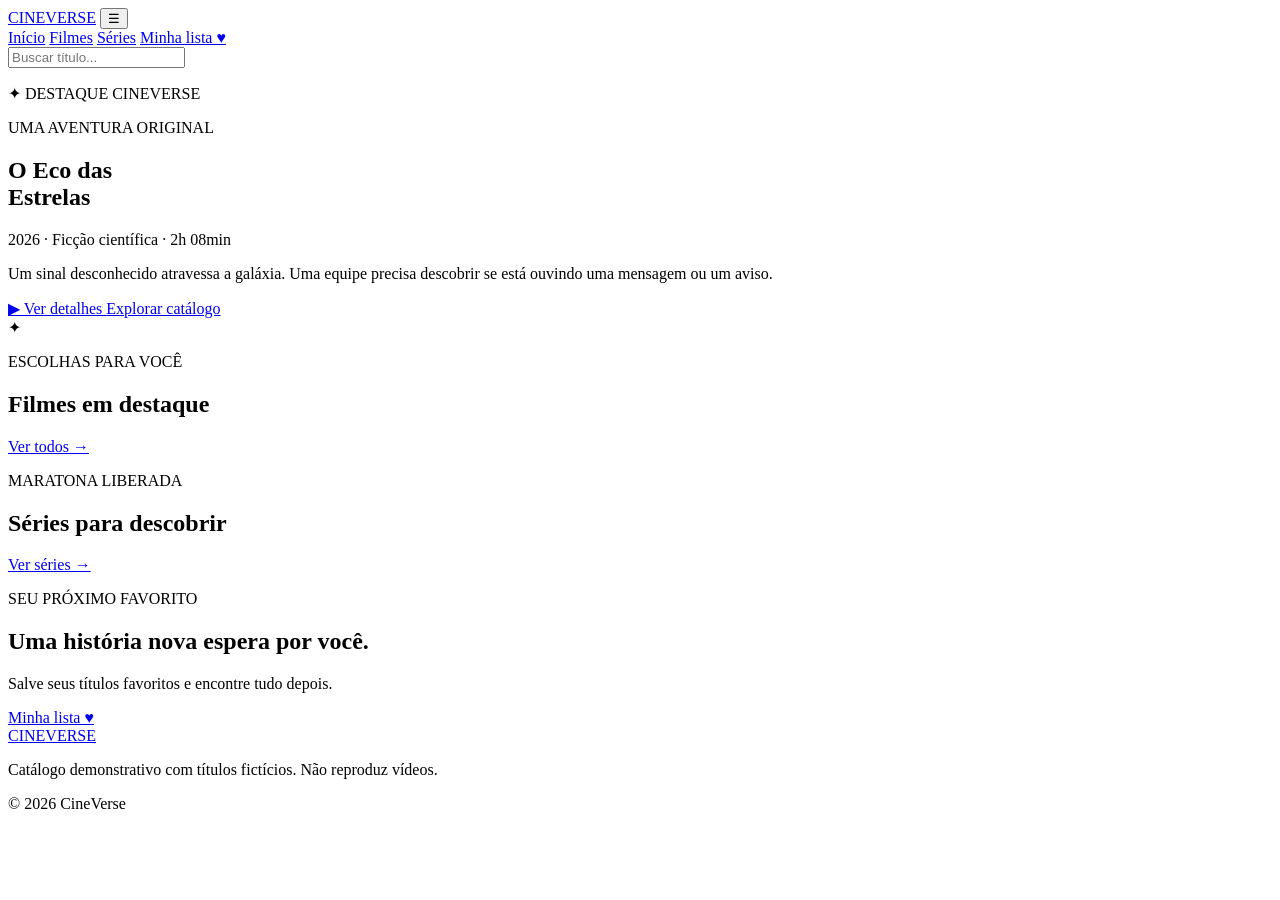
==== index.html @ b573ea84 "Create index.html for CineVerse homepage This HTML file serves as the main page for the CineVerse we" ====
<!doctype html>
<html lang="pt-BR">
<head>
  <meta charset="UTF-8">
  <meta name="viewport" content="width=device-width, initial-scale=1.0">
  <title>CineVerse | Início</title>
  <link rel="stylesheet" href="style.css">
  <script src="script.js" defer></script>
</head>
<body data-page="home">
  <header class="topbar">
    <a class="brand" href="index.html">CINE<span>VERSE</span></a>

    <button class="menu-toggle" id="menuToggle" aria-label="Abrir menu">☰</button>

    <nav class="main-nav" id="mainNav">
      <a class="active" href="index.html">Início</a>
      <a href="filmes.html">Filmes</a>
      <a href="series.html">Séries</a>
      <a href="minha-lista.html">Minha lista ♥</a>
    </nav>

    <input class="global-search" id="globalSearch" type="search"
      placeholder="Buscar título...">
  </header>

  <main>
    <section class="hero">
      <div class="hero-content">
        <p class="eyebrow">✦ DESTAQUE CINEVERSE</p>
        <p class="hero-kicker">UMA AVENTURA ORIGINAL</p>
        <h1>O Eco das<br><span>Estrelas</span></h1>
        <p class="hero-meta">2026 · Ficção científica · 2h 08min</p>
        <p class="hero-description">
          Um sinal desconhecido atravessa a galáxia. Uma equipe precisa
          descobrir se está ouvindo uma mensagem ou um aviso.
        </p>
        <div class="hero-actions">
          <a class="btn btn-primary" href="detalhes.html?id=eco-das-estrelas">
            ▶ Ver detalhes
          </a>
          <a class="btn btn-secondary" href="filmes.html">
            Explorar catálogo
          </a>
        </div>
      </div>
      <div class="hero-decoration" aria-hidden="true">✦</div>
    </section>

    <section class="section">
      <div class="section-heading">
        <div>
          <p class="eyebrow">ESCOLHAS PARA VOCÊ</p>
          <h2>Filmes em destaque</h2>
        </div>
        <a class="text-link" href="filmes.html">Ver todos →</a>
      </div>
      <div class="movie-grid" id="featuredMovies"></div>
    </section>

    <section class="section">
      <div class="section-heading">
        <div>
          <p class="eyebrow">MARATONA LIBERADA</p>
          <h2>Séries para descobrir</h2>
        </div>
        <a class="text-link" href="series.html">Ver séries →</a>
      </div>
      <div class="movie-grid" id="featuredSeries"></div>
    </section>

    <section class="promo section">
      <div>
        <p class="eyebrow">SEU PRÓXIMO FAVORITO</p>
        <h2>Uma história nova espera por você.</h2>
        <p>Salve seus títulos favoritos e encontre tudo depois.</p>
      </div>
      <a class="btn btn-primary" href="minha-lista.html">Minha lista ♥</a>
    </section>
  </main>

  <footer class="footer">
    <a class="brand" href="index.html">CINE<span>VERSE</span></a>
    <p>Catálogo demonstrativo com títulos fictícios. Não reproduz vídeos.</p>
    <span>© 2026 CineVerse</span>
  </footer>

  <div class="toast" id="toast" role="status"></div>
</body>
</html>
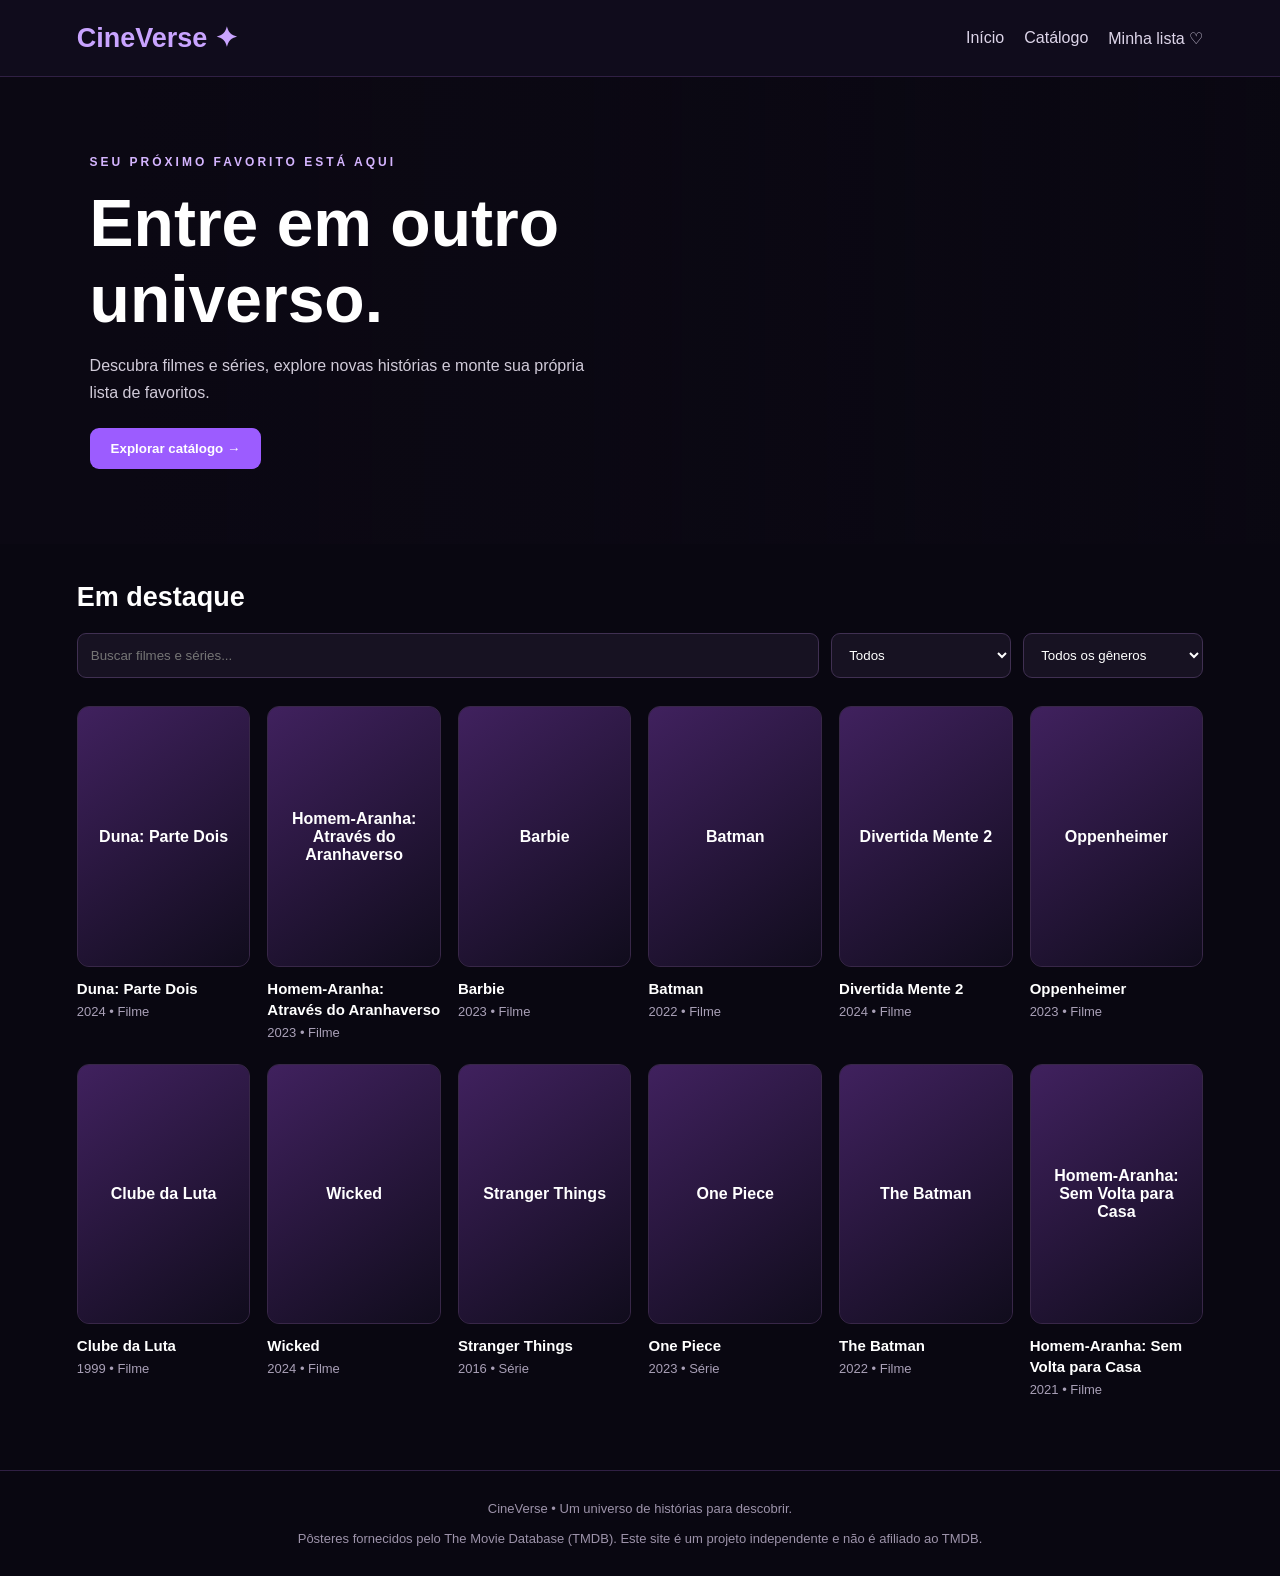
==== commit 4c5720aa: "Revamp index.html with new layout and styles Updated the HTML structure and styles for improved layo" ====
--- a/index.html
+++ b/index.html
@@ -1,90 +1,502 @@
-<!doctype html>
+
+<!DOCTYPE html>
 <html lang="pt-BR">
 <head>
   <meta charset="UTF-8">
   <meta name="viewport" content="width=device-width, initial-scale=1.0">
-  <title>CineVerse | Início</title>
-  <link rel="stylesheet" href="style.css">
-  <script src="script.js" defer></script>
+  <title>CineVerse | Seu universo de filmes</title>
+  <style>
+    * { box-sizing: border-box; margin: 0; padding: 0; }
+
+    body {
+      font-family: Arial, sans-serif;
+      background: #090711;
+      color: #fff;
+    }
+
+    header {
+      display: flex;
+      align-items: center;
+      justify-content: space-between;
+      gap: 20px;
+      padding: 22px 6%;
+      background: #100c1c;
+      border-bottom: 1px solid #302044;
+      flex-wrap: wrap;
+    }
+
+    .logo {
+      color: #c9a4ff;
+      font-size: 27px;
+      font-weight: 900;
+    }
+
+    nav { display: flex; gap: 20px; flex-wrap: wrap; }
+
+    nav a {
+      color: #ddd5e9;
+      text-decoration: none;
+    }
+
+    nav a:hover { color: #c9a4ff; }
+
+    .hero {
+      min-height: 390px;
+      padding: 75px 7%;
+      display: flex;
+      align-items: center;
+      background:
+        linear-gradient(90deg, #0b0813 10%, #0b0813dd 45%, #0b081355),
+        url("https://image.tmdb.org/t/p/w1280/8b8R8l88Qje9dn9OE8PY05Nxl1X.jpg")
+        center 35% / cover;
+    }
+
+    .hero-content { max-width: 570px; }
+
+    .tag {
+      color: #d5b5ff;
+      text-transform: uppercase;
+      letter-spacing: 3px;
+      font-size: 12px;
+      font-weight: bold;
+    }
+
+    h1 {
+      font-size: clamp(38px, 6vw, 66px);
+      margin: 15px 0;
+    }
+
+    .hero p {
+      color: #d1cbd9;
+      line-height: 1.7;
+      max-width: 500px;
+    }
+
+    .button {
+      border: 0;
+      background: #9c5cff;
+      color: white;
+      padding: 13px 21px;
+      border-radius: 9px;
+      font-weight: bold;
+      cursor: pointer;
+      margin-top: 22px;
+    }
+
+    .button:hover { background: #b27dff; }
+
+    main { padding: 38px 6%; }
+
+    .section-heading {
+      font-size: 27px;
+      margin-bottom: 20px;
+    }
+
+    .tools {
+      display: flex;
+      gap: 12px;
+      margin-bottom: 28px;
+      flex-wrap: wrap;
+    }
+
+    input, select {
+      background: #171222;
+      border: 1px solid #403052;
+      color: white;
+      border-radius: 9px;
+      padding: 13px;
+      min-width: 180px;
+    }
+
+    input { flex: 1; }
+
+    .grid {
+      display: grid;
+      grid-template-columns: repeat(auto-fill, minmax(155px, 1fr));
+      gap: 24px 17px;
+    }
+
+    .movie {
+      min-width: 0;
+      cursor: pointer;
+      transition: transform .25s;
+    }
+
+    .movie:hover { transform: translateY(-7px); }
+
+    .poster {
+      position: relative;
+      overflow: hidden;
+      border-radius: 12px;
+      aspect-ratio: 2 / 3;
+      background: #21182e;
+      border: 1px solid #382748;
+    }
+
+    .poster img {
+      width: 100%;
+      height: 100%;
+      display: block;
+      object-fit: cover;
+    }
+
+    .poster img.failed { display: none; }
+
+    .poster-fallback {
+      display: none;
+      position: absolute;
+      inset: 0;
+      padding: 15px;
+      align-items: center;
+      justify-content: center;
+      text-align: center;
+      background: linear-gradient(145deg, #40215e, #100c1c);
+      font-weight: bold;
+    }
+
+    .poster img.failed + .poster-fallback { display: flex; }
+
+    .movie h3 {
+      font-size: 15px;
+      margin-top: 11px;
+      line-height: 1.4;
+    }
+
+    .movie p {
+      color: #a9a0b7;
+      font-size: 13px;
+      margin-top: 5px;
+    }
+
+    .empty {
+      color: #bdb3ca;
+      padding: 25px 0;
+      display: none;
+    }
+
+    footer {
+      text-align: center;
+      padding: 30px 15px;
+      color: #9d93aa;
+      border-top: 1px solid #302044;
+      margin-top: 35px;
+      font-size: 13px;
+    }
+
+    .modal {
+      position: fixed;
+      inset: 0;
+      z-index: 5;
+      display: none;
+      align-items: center;
+      justify-content: center;
+      padding: 20px;
+      background: #000c;
+    }
+
+    .modal.open { display: flex; }
+
+    .modal-content {
+      width: min(650px, 100%);
+      background: #171122;
+      border: 1px solid #49345f;
+      border-radius: 16px;
+      padding: 25px;
+      position: relative;
+    }
+
+    .close {
+      float: right;
+      color: white;
+      border: 0;
+      background: transparent;
+      font-size: 28px;
+      cursor: pointer;
+    }
+
+    .modal-content p {
+      color: #d0c7dc;
+      line-height: 1.7;
+      margin-top: 12px;
+    }
+
+    @media (max-width: 600px) {
+      header { padding: 18px 5%; }
+      .hero { padding: 55px 6%; min-height: 350px; }
+      main { padding: 30px 5%; }
+      .grid { grid-template-columns: repeat(2, minmax(0, 1fr)); gap: 18px 12px; }
+      input, select { width: 100%; }
+    }
+  </style>
 </head>
-<body data-page="home">
-  <header class="topbar">
-    <a class="brand" href="index.html">CINE<span>VERSE</span></a>
-
-    <button class="menu-toggle" id="menuToggle" aria-label="Abrir menu">☰</button>
-
-    <nav class="main-nav" id="mainNav">
-      <a class="active" href="index.html">Início</a>
-      <a href="filmes.html">Filmes</a>
-      <a href="series.html">Séries</a>
-      <a href="minha-lista.html">Minha lista ♥</a>
+<body>
+  <header>
+    <div class="logo">CineVerse ✦</div>
+    <nav>
+      <a href="#inicio">Início</a>
+      <a href="#catalogo">Catálogo</a>
+      <a href="#catalogo" id="favoritesLink">Minha lista ♡</a>
     </nav>
-
-    <input class="global-search" id="globalSearch" type="search"
-      placeholder="Buscar título...">
   </header>
 
-  <main>
-    <section class="hero">
-      <div class="hero-content">
-        <p class="eyebrow">✦ DESTAQUE CINEVERSE</p>
-        <p class="hero-kicker">UMA AVENTURA ORIGINAL</p>
-        <h1>O Eco das<br><span>Estrelas</span></h1>
-        <p class="hero-meta">2026 · Ficção científica · 2h 08min</p>
-        <p class="hero-description">
-          Um sinal desconhecido atravessa a galáxia. Uma equipe precisa
-          descobrir se está ouvindo uma mensagem ou um aviso.
-        </p>
-        <div class="hero-actions">
-          <a class="btn btn-primary" href="detalhes.html?id=eco-das-estrelas">
-            ▶ Ver detalhes
-          </a>
-          <a class="btn btn-secondary" href="filmes.html">
-            Explorar catálogo
-          </a>
-        </div>
-      </div>
-      <div class="hero-decoration" aria-hidden="true">✦</div>
-    </section>
-
-    <section class="section">
-      <div class="section-heading">
-        <div>
-          <p class="eyebrow">ESCOLHAS PARA VOCÊ</p>
-          <h2>Filmes em destaque</h2>
-        </div>
-        <a class="text-link" href="filmes.html">Ver todos →</a>
-      </div>
-      <div class="movie-grid" id="featuredMovies"></div>
-    </section>
-
-    <section class="section">
-      <div class="section-heading">
-        <div>
-          <p class="eyebrow">MARATONA LIBERADA</p>
-          <h2>Séries para descobrir</h2>
-        </div>
-        <a class="text-link" href="series.html">Ver séries →</a>
-      </div>
-      <div class="movie-grid" id="featuredSeries"></div>
-    </section>
-
-    <section class="promo section">
-      <div>
-        <p class="eyebrow">SEU PRÓXIMO FAVORITO</p>
-        <h2>Uma história nova espera por você.</h2>
-        <p>Salve seus títulos favoritos e encontre tudo depois.</p>
-      </div>
-      <a class="btn btn-primary" href="minha-lista.html">Minha lista ♥</a>
-    </section>
+  <section class="hero" id="inicio">
+    <div class="hero-content">
+      <span class="tag">Seu próximo favorito está aqui</span>
+      <h1>Entre em outro universo.</h1>
+      <p>Descubra filmes e séries, explore novas histórias e monte sua própria lista de favoritos.</p>
+      <button class="button" onclick="document.getElementById('catalogo').scrollIntoView({behavior:'smooth'})">
+        Explorar catálogo →
+      </button>
+    </div>
+  </section>
+
+  <main id="catalogo">
+    <h2 class="section-heading" id="catalogTitle">Em destaque</h2>
+
+    <div class="tools">
+      <input id="search" type="search" placeholder="Buscar filmes e séries...">
+      <select id="type">
+        <option value="todos">Todos</option>
+        <option value="filme">Filmes</option>
+        <option value="serie">Séries</option>
+      </select>
+      <select id="genre">
+        <option value="todos">Todos os gêneros</option>
+        <option value="Ação">Ação</option>
+        <option value="Aventura">Aventura</option>
+        <option value="Drama">Drama</option>
+        <option value="Fantasia">Fantasia</option>
+        <option value="Ficção científica">Ficção científica</option>
+        <option value="Animação">Animação</option>
+      </select>
+    </div>
+
+    <div class="grid" id="grid"></div>
+    <p class="empty" id="empty">Nenhum título encontrado. Até o catálogo tem seus dias difíceis.</p>
   </main>
 
-  <footer class="footer">
-    <a class="brand" href="index.html">CINE<span>VERSE</span></a>
-    <p>Catálogo demonstrativo com títulos fictícios. Não reproduz vídeos.</p>
-    <span>© 2026 CineVerse</span>
+  <div class="modal" id="modal" role="dialog" aria-modal="true">
+    <div class="modal-content">
+      <button class="close" id="close" aria-label="Fechar">×</button>
+      <h2 id="modalTitle"></h2>
+      <p id="modalInfo"></p>
+      <p id="modalDescription"></p>
+      <button class="button" id="saveButton">♡ Adicionar à minha lista</button>
+    </div>
+  </div>
+
+  <footer>
+    CineVerse • Um universo de histórias para descobrir.<br><br>
+    Pôsteres fornecidos pelo The Movie Database (TMDB). Este site é um projeto independente e não é afiliado ao TMDB.
   </footer>
 
-  <div class="toast" id="toast" role="status"></div>
+  <script>
+    const posterBase = "https://image.tmdb.org/t/p/w500";
+
+    // Os pôsteres são carregados diretamente por URL.
+    // Não é necessário criar uma pasta img.
+    const titles = [
+      {
+        name: "Duna: Parte Dois",
+        year: 2024, type: "filme", genre: "Ficção científica",
+        poster: "/1pdfLvkbY9ohJlCjQH2CZjjYVvJ.jpg",
+        description: "Paul Atreides une forças com Chani e os Fremen enquanto busca seu destino em Arrakis."
+      },
+      {
+        name: "Homem-Aranha: Através do Aranhaverso",
+        year: 2023, type: "filme", genre: "Animação",
+        poster: "/8Vt6mWEReuy4Of61Lnj5Xj607fg.jpg",
+        description: "Miles Morales atravessa diferentes universos e encontra outras versões do herói."
+      },
+      {
+        name: "Barbie",
+        year: 2023, type: "filme", genre: "Aventura",
+        poster: "/iuFNMS8U5cb6xfzi51Dbkovj7vM.jpg",
+        description: "Uma aventura colorida que começa quando Barbie sai de seu mundo habitual."
+      },
+      {
+        name: "Batman",
+        year: 2022, type: "filme", genre: "Ação",
+        poster: "/74xTEgt7R36Fpooo50r9T25onhq.jpg",
+        description: "Batman investiga uma série de crimes que revela a corrupção de Gotham."
+      },
+      {
+        name: "Divertida Mente 2",
+        year: 2024, type: "filme", genre: "Animação",
+        poster: "/vpnVM9B6NMmQpWeZvzLvDESb2QY.jpg",
+        description: "Riley cresce e novas emoções chegam para transformar sua central de controle."
+      },
+      {
+        name: "Oppenheimer",
+        year: 2023, type: "filme", genre: "Drama",
+        poster: "/ptpr0kGAckfQkJeJIt8st5dglvd.jpg",
+        description: "Drama biográfico sobre o físico J. Robert Oppenheimer e o desenvolvimento da bomba atômica."
+      },
+      {
+        name: "Clube da Luta",
+        year: 1999, type: "filme", genre: "Drama",
+        poster: "/jSziioSwPVrOy9Yow3XhWIBDjq1.jpg",
+        description: "Um homem insatisfeito com a rotina conhece alguém que muda sua visão do mundo."
+      },
+      {
+        name: "Wicked",
+        year: 2024, type: "filme", genre: "Fantasia",
+        poster: "/xDGbZ0JJ3mYaGKy4Nzd9Kph6M9L.jpg",
+        description: "A história acompanha a amizade inesperada entre duas jovens bruxas de Oz."
+      },
+      {
+        name: "Stranger Things",
+        year: 2016, type: "serie", genre: "Ficção científica",
+        poster: "/49WJfeN0moxb9IPfGn8AIqMGskD.jpg",
+        description: "Um grupo de amigos enfrenta mistérios sobrenaturais em uma pequena cidade."
+      },
+      {
+        name: "One Piece",
+        year: 2023, type: "serie", genre: "Aventura",
+        poster: "/rVX05xRKS5JhEYQFObCi4lAnZT4.jpg",
+        description: "Monkey D. Luffy parte em uma jornada pelo mar para encontrar o lendário tesouro One Piece."
+      },
+      {
+        name: "The Batman",
+        year: 2022, type: "filme", genre: "Ação",
+        poster: "/74xTEgt7R36Fpooo50r9T25onhq.jpg",
+        description: "Um investigador mascarado tenta desvendar uma conspiração em Gotham."
+      },
+      {
+        name: "Homem-Aranha: Sem Volta para Casa",
+        year: 2021, type: "filme", genre: "Ação",
+        poster: "/1g0dhYtq4irTY1GPXvft6k4YLjm.jpg",
+        description: "Peter Parker enfrenta consequências inesperadas depois que sua identidade é revelada."
+      }
+    ];
+
+    const grid = document.getElementById("grid");
+    const search = document.getElementById("search");
+    const type = document.getElementById("type");
+    const genre = document.getElementById("genre");
+    const empty = document.getElementById("empty");
+    const modal = document.getElementById("modal");
+    const favoritesLink = document.getElementById("favoritesLink");
+    let favoritesOnly = false;
+    let selected = null;
+
+    function getFavorites() {
+      try {
+        return JSON.parse(localStorage.getItem("cineverse-favorites") || "[]");
+      } catch {
+        return [];
+      }
+    }
+
+    function saveFavorites(list) {
+      localStorage.setItem("cineverse-favorites", JSON.stringify(list));
+    }
+
+    function render() {
+      const query = search.value.trim().toLowerCase();
+      const selectedType = type.value;
+      const selectedGenre = genre.value;
+      const favorites = getFavorites();
+
+      const filtered = titles.filter(movie => {
+        const matchesQuery = movie.name.toLowerCase().includes(query);
+        const matchesType = selectedType === "todos" || movie.type === selectedType;
+        const matchesGenre = selectedGenre === "todos" || movie.genre === selectedGenre;
+        const matchesFavorite = !favoritesOnly || favorites.includes(movie.name);
+        return matchesQuery && matchesType && matchesGenre && matchesFavorite;
+      });
+
+      grid.innerHTML = filtered.map(movie => `
+        <article class="movie" tabindex="0" data-name="${movie.name.replace(/"/g, "&quot;")}">
+          <div class="poster">
+            <img
+              src="${posterBase + movie.poster}"
+              alt="Pôster de ${movie.name.replace(/"/g, "&quot;")}"
+              loading="lazy"
+              onerror="this.classList.add('failed')"
+            >
+            <div class="poster-fallback">${movie.name}</div>
+          </div>
+          <h3>${movie.name}</h3>
+          <p>${movie.year} • ${movie.type === "filme" ? "Filme" : "Série"}</p>
+        </article>
+      `).join("");
+
+      empty.style.display = filtered.length ? "none" : "block";
+    }
+
+    function openDetails(name) {
+      selected = titles.find(movie => movie.name === name);
+      if (!selected) return;
+
+      document.getElementById("modalTitle").textContent = selected.name;
+      document.getElementById("modalInfo").textContent =
+        `${selected.year} • ${selected.type === "filme" ? "Filme" : "Série"} • ${selected.genre}`;
+      document.getElementById("modalDescription").textContent = selected.description;
+      updateSaveButton();
+      modal.classList.add("open");
+    }
+
+    function updateSaveButton() {
+      const favorites = getFavorites();
+      const saved = selected && favorites.includes(selected.name);
+      document.getElementById("saveButton").textContent =
+        saved ? "♥ Remover da minha lista" : "♡ Adicionar à minha lista";
+    }
+
+    grid.addEventListener("click", event => {
+      const card = event.target.closest(".movie");
+      if (card) openDetails(card.dataset.name);
+    });
+
+    grid.addEventListener("keydown", event => {
+      if (event.key !== "Enter" && event.key !== " ") return;
+      const card = event.target.closest(".movie");
+      if (card) {
+        event.preventDefault();
+        openDetails(card.dataset.name);
+      }
+    });
+
+    document.getElementById("saveButton").addEventListener("click", () => {
+      if (!selected) return;
+      const favorites = getFavorites();
+      const index = favorites.indexOf(selected.name);
+
+      if (index >= 0) favorites.splice(index, 1);
+      else favorites.push(selected.name);
+
+      saveFavorites(favorites);
+      updateSaveButton();
+      render();
+    });
+
+    document.getElementById("close").addEventListener("click", () => {
+      modal.classList.remove("open");
+    });
+
+    modal.addEventListener("click", event => {
+      if (event.target === modal) modal.classList.remove("open");
+    });
+
+    document.addEventListener("keydown", event => {
+      if (event.key === "Escape") modal.classList.remove("open");
+    });
+
+    [search, type, genre].forEach(control => {
+      control.addEventListener("input", render);
+      control.addEventListener("change", render);
+    });
+
+    favoritesLink.addEventListener("click", () => {
+      favoritesOnly = !favoritesOnly;
+      document.getElementById("catalogTitle").textContent =
+        favoritesOnly ? "Minha lista ♡" : "Em destaque";
+      favoritesLink.textContent = favoritesOnly ? "Ver catálogo" : "Minha lista ♡";
+      render();
+    });
+
+    render();
+  </script>
 </body>
 </html>
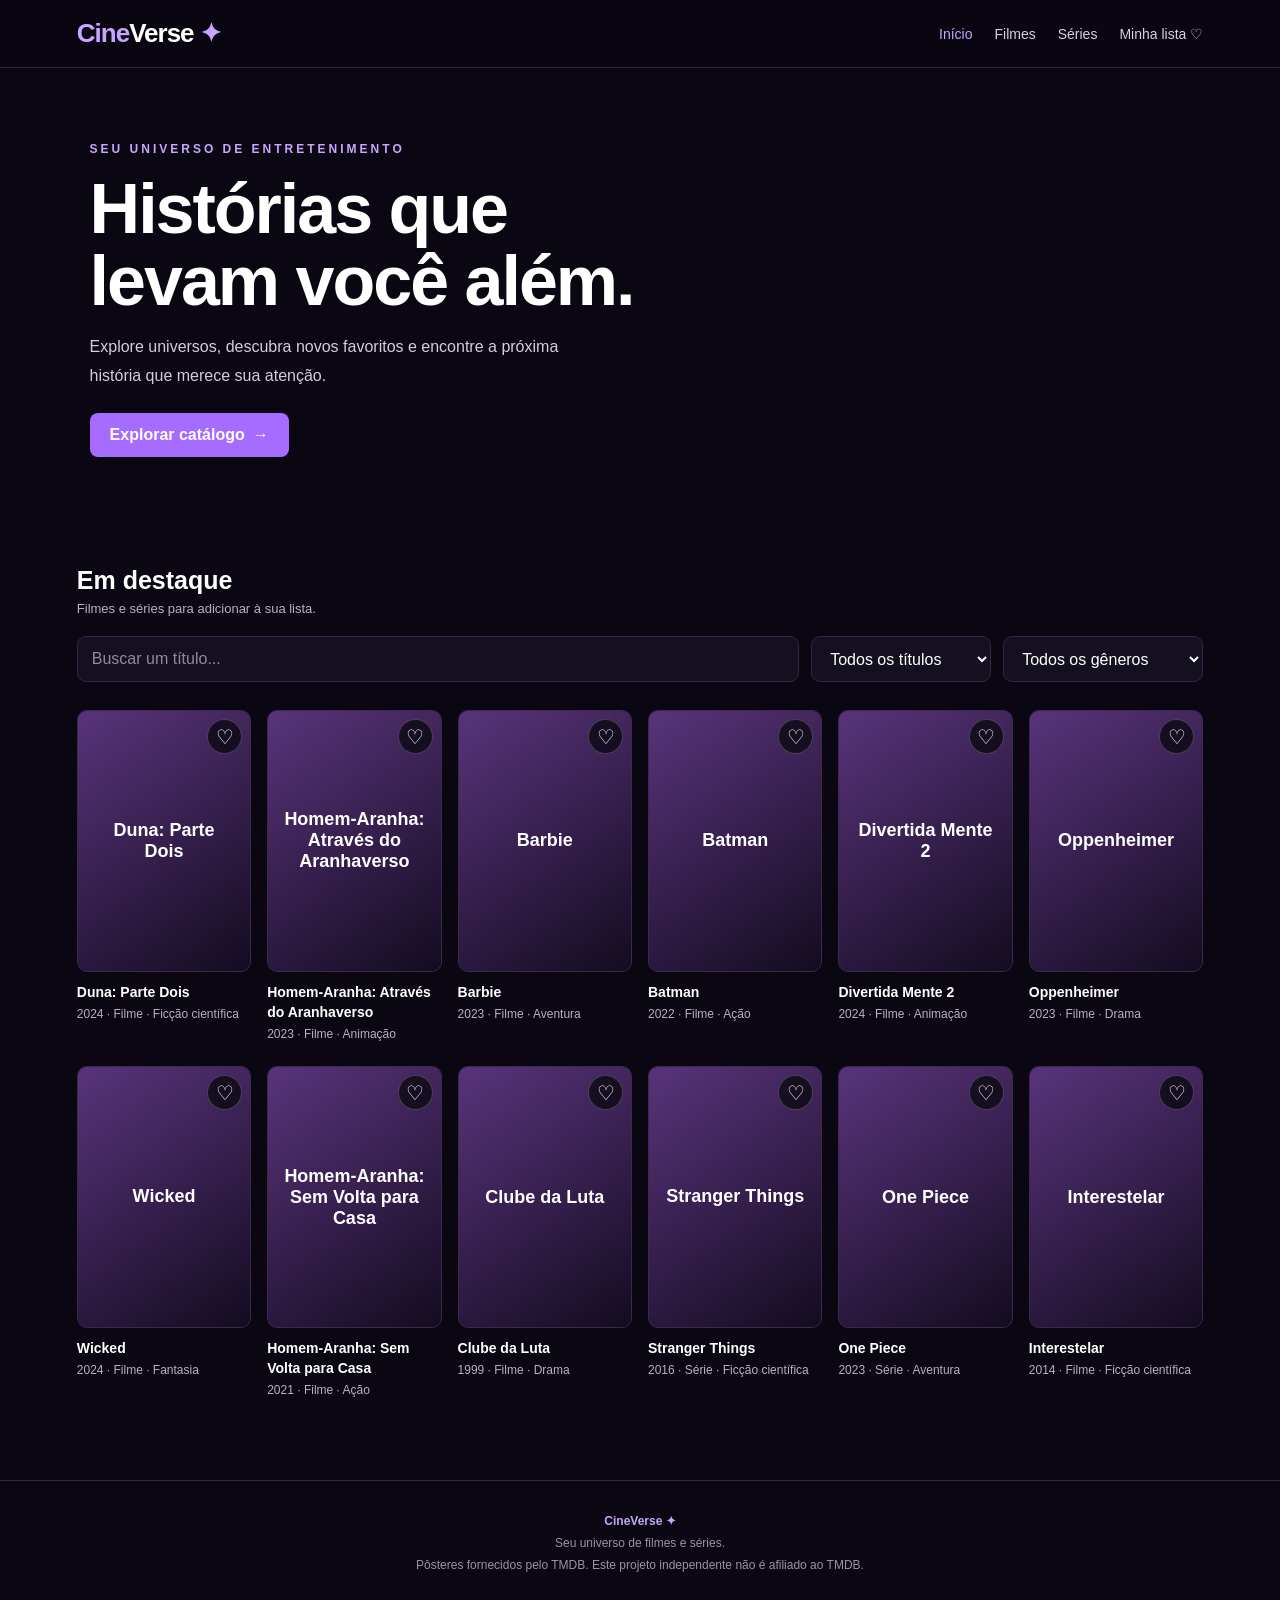
==== commit 2aaee3ea: "Update fmt.Println message from 'Hello' to 'Goodbye'" ====
--- a/index.html
+++ b/index.html
@@ -4,263 +4,553 @@
 <head>
   <meta charset="UTF-8">
   <meta name="viewport" content="width=device-width, initial-scale=1.0">
-  <title>CineVerse | Seu universo de filmes</title>
+  <meta name="theme-color" content="#0b0712">
+  <meta name="description" content="CineVerse: descubra filmes e séries e organize seus favoritos.">
+  <title>CineVerse | Seu universo de entretenimento</title>
+
   <style>
-    * { box-sizing: border-box; margin: 0; padding: 0; }
+    :root {
+      --bg: #0b0712;
+      --panel: #151020;
+      --panel-light: #21172e;
+      --purple: #a66bff;
+      --purple-light: #c8a5ff;
+      --text: #ffffff;
+      --muted: #b9afc7;
+      --border: #352545;
+    }
+
+    * {
+      box-sizing: border-box;
+      margin: 0;
+      padding: 0;
+    }
+
+    html {
+      scroll-behavior: smooth;
+    }
 
     body {
-      font-family: Arial, sans-serif;
-      background: #090711;
-      color: #fff;
-    }
-
-    header {
+      min-height: 100vh;
+      background: var(--bg);
+      color: var(--text);
+      font-family: Arial, Helvetica, sans-serif;
+    }
+
+    button, input, select {
+      font: inherit;
+    }
+
+    button, a, select {
+      -webkit-tap-highlight-color: transparent;
+    }
+
+    a {
+      color: inherit;
+      text-decoration: none;
+    }
+
+    button {
+      color: inherit;
+    }
+
+    .header {
+      position: sticky;
+      top: 0;
+      z-index: 10;
       display: flex;
       align-items: center;
       justify-content: space-between;
-      gap: 20px;
-      padding: 22px 6%;
-      background: #100c1c;
-      border-bottom: 1px solid #302044;
-      flex-wrap: wrap;
+      gap: 24px;
+      padding: 18px 6%;
+      background: rgba(11, 7, 18, 0.96);
+      border-bottom: 1px solid var(--border);
+      backdrop-filter: blur(12px);
     }
 
     .logo {
-      color: #c9a4ff;
-      font-size: 27px;
+      flex-shrink: 0;
+      color: var(--purple-light);
+      font-size: 26px;
       font-weight: 900;
-    }
-
-    nav { display: flex; gap: 20px; flex-wrap: wrap; }
-
-    nav a {
-      color: #ddd5e9;
-      text-decoration: none;
-    }
-
-    nav a:hover { color: #c9a4ff; }
-
-    .hero {
-      min-height: 390px;
-      padding: 75px 7%;
+      letter-spacing: -1px;
+    }
+
+    .logo span {
+      color: white;
+    }
+
+    .navigation {
       display: flex;
       align-items: center;
+      gap: 22px;
+      flex-wrap: wrap;
+    }
+
+    .navigation a {
+      color: #d7d0e1;
+      font-size: 14px;
+      transition: color .2s;
+    }
+
+    .navigation a:hover,
+    .navigation a.active {
+      color: var(--purple-light);
+    }
+
+    .hero {
+      min-height: 460px;
+      display: flex;
+      align-items: center;
+      padding: 65px 7%;
       background:
-        linear-gradient(90deg, #0b0813 10%, #0b0813dd 45%, #0b081355),
-        url("https://image.tmdb.org/t/p/w1280/8b8R8l88Qje9dn9OE8PY05Nxl1X.jpg")
-        center 35% / cover;
-    }
-
-    .hero-content { max-width: 570px; }
-
-    .tag {
-      color: #d5b5ff;
-      text-transform: uppercase;
-      letter-spacing: 3px;
+        linear-gradient(90deg, #0b0712 0%, #0b0712ed 36%, #0b071280 72%, #0b071255 100%),
+        linear-gradient(0deg, #0b0712 0%, transparent 35%),
+        url("https://image.tmdb.org/t/p/original/8b8R8l88Qje9dn9OE8PY05Nxl1X.jpg")
+        center 35% / cover no-repeat;
+    }
+
+    .hero-content {
+      max-width: 620px;
+    }
+
+    .eyebrow {
+      color: var(--purple-light);
       font-size: 12px;
       font-weight: bold;
-    }
-
-    h1 {
-      font-size: clamp(38px, 6vw, 66px);
-      margin: 15px 0;
+      letter-spacing: 3px;
+      text-transform: uppercase;
+    }
+
+    .hero h1 {
+      margin: 16px 0;
+      font-size: clamp(40px, 6vw, 70px);
+      line-height: 1.03;
+      letter-spacing: -2px;
     }
 
     .hero p {
-      color: #d1cbd9;
-      line-height: 1.7;
-      max-width: 500px;
-    }
-
-    .button {
-      border: 0;
-      background: #9c5cff;
-      color: white;
-      padding: 13px 21px;
-      border-radius: 9px;
+      max-width: 490px;
+      color: #d5cddd;
+      font-size: 16px;
+      line-height: 1.8;
+    }
+
+    .primary-button,
+    .secondary-button {
+      display: inline-flex;
+      align-items: center;
+      justify-content: center;
+      gap: 8px;
+      min-height: 44px;
+      margin-top: 22px;
+      padding: 12px 19px;
+      border: 1px solid transparent;
+      border-radius: 8px;
       font-weight: bold;
       cursor: pointer;
-      margin-top: 22px;
-    }
-
-    .button:hover { background: #b27dff; }
-
-    main { padding: 38px 6%; }
+      transition: background .2s, transform .2s;
+    }
+
+    .primary-button {
+      background: var(--purple);
+      color: white;
+    }
+
+    .primary-button:hover {
+      background: #b98aff;
+      transform: translateY(-2px);
+    }
+
+    .secondary-button {
+      background: #ffffff12;
+      border-color: #ffffff35;
+    }
+
+    .secondary-button:hover {
+      background: #ffffff22;
+    }
+
+    main {
+      width: 100%;
+      max-width: 1600px;
+      margin: auto;
+      padding: 38px 6%;
+    }
 
     .section-heading {
-      font-size: 27px;
+      display: flex;
+      align-items: center;
+      justify-content: space-between;
+      gap: 15px;
       margin-bottom: 20px;
     }
 
+    .section-heading h2 {
+      font-size: 25px;
+    }
+
+    .section-heading p {
+      margin-top: 6px;
+      color: var(--muted);
+      font-size: 13px;
+    }
+
     .tools {
-      display: flex;
+      display: grid;
+      grid-template-columns: minmax(180px, 1fr) 180px 200px;
       gap: 12px;
       margin-bottom: 28px;
-      flex-wrap: wrap;
-    }
-
-    input, select {
-      background: #171222;
-      border: 1px solid #403052;
+    }
+
+    .tools input,
+    .tools select {
+      width: 100%;
+      min-width: 0;
+      min-height: 46px;
+      padding: 12px 14px;
       color: white;
+      background: var(--panel);
+      border: 1px solid var(--border);
       border-radius: 9px;
-      padding: 13px;
-      min-width: 180px;
-    }
-
-    input { flex: 1; }
+      outline: none;
+    }
+
+    .tools input:focus,
+    .tools select:focus {
+      border-color: var(--purple);
+      box-shadow: 0 0 0 2px #a66bff20;
+    }
+
+    .tools input::placeholder {
+      color: #93889f;
+    }
 
     .grid {
       display: grid;
-      grid-template-columns: repeat(auto-fill, minmax(155px, 1fr));
-      gap: 24px 17px;
-    }
-
-    .movie {
+      grid-template-columns: repeat(6, minmax(0, 1fr));
+      gap: 25px 16px;
+    }
+
+    .movie-card {
       min-width: 0;
       cursor: pointer;
-      transition: transform .25s;
-    }
-
-    .movie:hover { transform: translateY(-7px); }
+      outline: none;
+      transition: transform .22s ease;
+    }
+
+    .movie-card:hover {
+      transform: translateY(-5px);
+    }
+
+    .movie-card:focus-visible .poster {
+      outline: 2px solid var(--purple-light);
+      outline-offset: 3px;
+    }
 
     .poster {
       position: relative;
       overflow: hidden;
-      border-radius: 12px;
       aspect-ratio: 2 / 3;
-      background: #21182e;
-      border: 1px solid #382748;
+      background: linear-gradient(145deg, #352047, #171020);
+      border: 1px solid #3b2a4c;
+      border-radius: 10px;
     }
 
     .poster img {
+      display: block;
       width: 100%;
       height: 100%;
-      display: block;
       object-fit: cover;
-    }
-
-    .poster img.failed { display: none; }
+      transition: transform .35s;
+    }
+
+    .movie-card:hover .poster img {
+      transform: scale(1.045);
+    }
+
+    .poster img.failed {
+      display: none;
+    }
 
     .poster-fallback {
-      display: none;
       position: absolute;
       inset: 0;
-      padding: 15px;
+      display: none;
       align-items: center;
       justify-content: center;
+      padding: 15px;
+      color: white;
       text-align: center;
-      background: linear-gradient(145deg, #40215e, #100c1c);
+      font-size: 18px;
       font-weight: bold;
-    }
-
-    .poster img.failed + .poster-fallback { display: flex; }
-
-    .movie h3 {
-      font-size: 15px;
-      margin-top: 11px;
-      line-height: 1.4;
-    }
-
-    .movie p {
-      color: #a9a0b7;
-      font-size: 13px;
+      overflow-wrap: anywhere;
+      background: linear-gradient(145deg, #59337b, #130c20);
+    }
+
+    .poster img.failed + .poster-fallback {
+      display: flex;
+    }
+
+    .favorite-button {
+      position: absolute;
+      top: 8px;
+      right: 8px;
+      z-index: 2;
+      width: 35px;
+      height: 35px;
+      display: grid;
+      place-items: center;
+      padding: 0;
+      border: 1px solid #ffffff35;
+      border-radius: 50%;
+      background: #100b19dd;
+      color: white;
+      font-size: 20px;
+      cursor: pointer;
+    }
+
+    .favorite-button.saved {
+      color: #e2baff;
+      background: #572e79ed;
+    }
+
+    .movie-card h3 {
+      margin-top: 10px;
+      overflow-wrap: anywhere;
+      font-size: 14px;
+      line-height: 1.45;
+    }
+
+    .movie-meta {
       margin-top: 5px;
+      color: var(--muted);
+      font-size: 12px;
     }
 
     .empty {
-      color: #bdb3ca;
-      padding: 25px 0;
       display: none;
-    }
-
-    footer {
+      padding: 35px 10px;
+      color: var(--muted);
       text-align: center;
-      padding: 30px 15px;
-      color: #9d93aa;
-      border-top: 1px solid #302044;
-      margin-top: 35px;
-      font-size: 13px;
+      line-height: 1.7;
+    }
+
+    .empty.visible {
+      display: block;
+    }
+
+    .footer {
+      margin-top: 45px;
+      padding: 30px 6%;
+      color: #9c91aa;
+      text-align: center;
+      border-top: 1px solid var(--border);
+      font-size: 12px;
+      line-height: 1.8;
+    }
+
+    .footer strong {
+      color: var(--purple-light);
     }
 
     .modal {
       position: fixed;
       inset: 0;
-      z-index: 5;
+      z-index: 30;
       display: none;
       align-items: center;
       justify-content: center;
       padding: 20px;
-      background: #000c;
-    }
-
-    .modal.open { display: flex; }
+      background: #000d;
+      overflow-y: auto;
+    }
+
+    .modal.open {
+      display: flex;
+    }
 
     .modal-content {
-      width: min(650px, 100%);
-      background: #171122;
-      border: 1px solid #49345f;
+      position: relative;
+      width: min(540px, 100%);
+      padding: 28px;
+      background: var(--panel);
+      border: 1px solid var(--border);
       border-radius: 16px;
-      padding: 25px;
-      position: relative;
-    }
-
-    .close {
-      float: right;
-      color: white;
+      box-shadow: 0 20px 80px #0009;
+    }
+
+    .modal-close {
+      position: absolute;
+      top: 12px;
+      right: 14px;
+      width: 36px;
+      height: 36px;
       border: 0;
-      background: transparent;
-      font-size: 28px;
+      border-radius: 8px;
+      background: #ffffff12;
+      font-size: 25px;
       cursor: pointer;
     }
 
-    .modal-content p {
-      color: #d0c7dc;
-      line-height: 1.7;
-      margin-top: 12px;
-    }
-
-    @media (max-width: 600px) {
-      header { padding: 18px 5%; }
-      .hero { padding: 55px 6%; min-height: 350px; }
-      main { padding: 30px 5%; }
-      .grid { grid-template-columns: repeat(2, minmax(0, 1fr)); gap: 18px 12px; }
-      input, select { width: 100%; }
+    .modal-content h2 {
+      padding-right: 35px;
+      color: var(--purple-light);
+      font-size: 27px;
+    }
+
+    .modal-info {
+      margin-top: 10px;
+      color: var(--muted);
+      font-size: 13px;
+    }
+
+    .modal-description {
+      margin-top: 18px;
+      color: #ded6e8;
+      font-size: 15px;
+      line-height: 1.8;
+    }
+
+    .modal-content .primary-button {
+      width: 100%;
+    }
+
+    @media (max-width: 1100px) {
+      .grid {
+        grid-template-columns: repeat(4, minmax(0, 1fr));
+      }
+
+      .hero {
+        min-height: 400px;
+      }
+    }
+
+    @media (max-width: 700px) {
+      .header {
+        position: relative;
+        align-items: flex-start;
+        flex-direction: column;
+        padding: 17px 5%;
+        gap: 15px;
+      }
+
+      .navigation {
+        gap: 16px;
+      }
+
+      .hero {
+        min-height: 390px;
+        padding: 50px 6%;
+        background-position: center;
+      }
+
+      .hero h1 {
+        font-size: 46px;
+      }
+
+      main {
+        padding: 30px 5%;
+      }
+
+      .tools {
+        grid-template-columns: 1fr 1fr;
+      }
+
+      .tools input {
+        grid-column: 1 / -1;
+      }
+
+      .grid {
+        grid-template-columns: repeat(3, minmax(0, 1fr));
+        gap: 20px 12px;
+      }
+
+      .movie-card h3 {
+        font-size: 13px;
+      }
+    }
+
+    @media (max-width: 430px) {
+      .grid {
+        grid-template-columns: repeat(2, minmax(0, 1fr));
+        gap: 20px 14px;
+      }
+
+      .hero h1 {
+        font-size: 40px;
+      }
+
+      .navigation {
+        gap: 13px;
+      }
+
+      .navigation a {
+        font-size: 13px;
+      }
+    }
+
+    @media (prefers-reduced-motion: reduce) {
+      *, *::before, *::after {
+        scroll-behavior: auto !important;
+        transition-duration: .01ms !important;
+      }
     }
   </style>
 </head>
+
 <body>
-  <header>
-    <div class="logo">CineVerse ✦</div>
-    <nav>
-      <a href="#inicio">Início</a>
-      <a href="#catalogo">Catálogo</a>
-      <a href="#catalogo" id="favoritesLink">Minha lista ♡</a>
+  <header class="header">
+    <a class="logo" href="index.html" aria-label="CineVerse início">
+      Cine<span>Verse</span> ✦
+    </a>
+
+    <nav class="navigation" aria-label="Navegação principal">
+      <a class="active" href="index.html">Início</a>
+      <a href="filmes.html">Filmes</a>
+      <a href="series.html">Séries</a>
+      <a href="#catalogo" id="navFavorites">Minha lista ♡</a>
     </nav>
   </header>
 
   <section class="hero" id="inicio">
     <div class="hero-content">
-      <span class="tag">Seu próximo favorito está aqui</span>
-      <h1>Entre em outro universo.</h1>
-      <p>Descubra filmes e séries, explore novas histórias e monte sua própria lista de favoritos.</p>
-      <button class="button" onclick="document.getElementById('catalogo').scrollIntoView({behavior:'smooth'})">
-        Explorar catálogo →
+      <span class="eyebrow">Seu universo de entretenimento</span>
+      <h1>Histórias que levam você além.</h1>
+      <p>
+        Explore universos, descubra novos favoritos e encontre a próxima
+        história que merece sua atenção.
+      </p>
+      <button class="primary-button" id="exploreButton" type="button">
+        Explorar catálogo <span aria-hidden="true">→</span>
       </button>
     </div>
   </section>
 
   <main id="catalogo">
-    <h2 class="section-heading" id="catalogTitle">Em destaque</h2>
+    <div class="section-heading">
+      <div>
+        <h2 id="catalogTitle">Em destaque</h2>
+        <p id="catalogSubtitle">Filmes e séries para adicionar à sua lista.</p>
+      </div>
+    </div>
 
     <div class="tools">
-      <input id="search" type="search" placeholder="Buscar filmes e séries...">
-      <select id="type">
-        <option value="todos">Todos</option>
+      <input
+        type="search"
+        id="searchInput"
+        placeholder="Buscar um título..."
+        aria-label="Buscar título"
+        autocomplete="off"
+      >
+
+      <select id="typeFilter" aria-label="Filtrar por tipo">
+        <option value="todos">Todos os títulos</option>
         <option value="filme">Filmes</option>
         <option value="serie">Séries</option>
       </select>
-      <select id="genre">
+
+      <select id="genreFilter" aria-label="Filtrar por gênero">
         <option value="todos">Todos os gêneros</option>
         <option value="Ação">Ação</option>
         <option value="Aventura">Aventura</option>
@@ -271,232 +561,430 @@
       </select>
     </div>
 
-    <div class="grid" id="grid"></div>
-    <p class="empty" id="empty">Nenhum título encontrado. Até o catálogo tem seus dias difíceis.</p>
+    <section class="grid" id="movieGrid" aria-label="Catálogo de títulos"></section>
+
+    <p class="empty" id="emptyMessage">
+      Nenhum título encontrado.<br>
+      Tente mudar a busca ou os filtros.
+    </p>
   </main>
 
-  <div class="modal" id="modal" role="dialog" aria-modal="true">
+  <footer class="footer">
+    <strong>CineVerse ✦</strong><br>
+    Seu universo de filmes e séries.<br>
+    Pôsteres fornecidos pelo TMDB. Este projeto independente não é afiliado ao TMDB.
+  </footer>
+
+  <div
+    class="modal"
+    id="detailsModal"
+    role="dialog"
+    aria-modal="true"
+    aria-labelledby="modalTitle"
+    aria-hidden="true"
+  >
     <div class="modal-content">
-      <button class="close" id="close" aria-label="Fechar">×</button>
+      <button class="modal-close" id="closeModal" type="button" aria-label="Fechar detalhes">×</button>
       <h2 id="modalTitle"></h2>
-      <p id="modalInfo"></p>
-      <p id="modalDescription"></p>
-      <button class="button" id="saveButton">♡ Adicionar à minha lista</button>
+      <p class="modal-info" id="modalInfo"></p>
+      <p class="modal-description" id="modalDescription"></p>
+      <button class="primary-button" id="modalFavorite" type="button">
+        ♡ Adicionar à minha lista
+      </button>
     </div>
   </div>
 
-  <footer>
-    CineVerse • Um universo de histórias para descobrir.<br><br>
-    Pôsteres fornecidos pelo The Movie Database (TMDB). Este site é um projeto independente e não é afiliado ao TMDB.
-  </footer>
-
   <script>
-    const posterBase = "https://image.tmdb.org/t/p/w500";
-
-    // Os pôsteres são carregados diretamente por URL.
-    // Não é necessário criar uma pasta img.
+    "use strict";
+
+    const POSTER_BASE = "https://image.tmdb.org/t/p/w500";
+
     const titles = [
       {
+        id: "dune2",
         name: "Duna: Parte Dois",
-        year: 2024, type: "filme", genre: "Ficção científica",
+        year: 2024,
+        type: "filme",
+        genre: "Ficção científica",
         poster: "/1pdfLvkbY9ohJlCjQH2CZjjYVvJ.jpg",
         description: "Paul Atreides une forças com Chani e os Fremen enquanto busca seu destino em Arrakis."
       },
       {
+        id: "spiderverse",
         name: "Homem-Aranha: Através do Aranhaverso",
-        year: 2023, type: "filme", genre: "Animação",
+        year: 2023,
+        type: "filme",
+        genre: "Animação",
         poster: "/8Vt6mWEReuy4Of61Lnj5Xj607fg.jpg",
-        description: "Miles Morales atravessa diferentes universos e encontra outras versões do herói."
-      },
-      {
+        description: "Miles Morales atravessa diferentes universos e conhece outras versões do herói."
+      },
+      {
+        id: "barbie",
         name: "Barbie",
-        year: 2023, type: "filme", genre: "Aventura",
+        year: 2023,
+        type: "filme",
+        genre: "Aventura",
         poster: "/iuFNMS8U5cb6xfzi51Dbkovj7vM.jpg",
-        description: "Uma aventura colorida que começa quando Barbie sai de seu mundo habitual."
-      },
-      {
+        description: "Uma aventura colorida começa quando Barbie deixa seu mundo habitual para explorar a realidade."
+      },
+      {
+        id: "batman",
         name: "Batman",
-        year: 2022, type: "filme", genre: "Ação",
+        year: 2022,
+        type: "filme",
+        genre: "Ação",
         poster: "/74xTEgt7R36Fpooo50r9T25onhq.jpg",
-        description: "Batman investiga uma série de crimes que revela a corrupção de Gotham."
-      },
-      {
+        description: "Batman investiga uma série de crimes que revela uma conspiração em Gotham."
+      },
+      {
+        id: "insideout2",
         name: "Divertida Mente 2",
-        year: 2024, type: "filme", genre: "Animação",
+        year: 2024,
+        type: "filme",
+        genre: "Animação",
         poster: "/vpnVM9B6NMmQpWeZvzLvDESb2QY.jpg",
-        description: "Riley cresce e novas emoções chegam para transformar sua central de controle."
-      },
-      {
+        description: "Novas emoções chegam à mente de Riley enquanto ela passa por mudanças importantes."
+      },
+      {
+        id: "oppenheimer",
         name: "Oppenheimer",
-        year: 2023, type: "filme", genre: "Drama",
+        year: 2023,
+        type: "filme",
+        genre: "Drama",
         poster: "/ptpr0kGAckfQkJeJIt8st5dglvd.jpg",
         description: "Drama biográfico sobre o físico J. Robert Oppenheimer e o desenvolvimento da bomba atômica."
       },
       {
+        id: "wicked",
+        name: "Wicked",
+        year: 2024,
+        type: "filme",
+        genre: "Fantasia",
+        poster: "/xDGbZ0JJ3mYaGKy4Nzd9Kph6M9L.jpg",
+        description: "A amizade inesperada entre duas jovens bruxas muda o destino de Oz."
+      },
+      {
+        id: "spiderman",
+        name: "Homem-Aranha: Sem Volta para Casa",
+        year: 2021,
+        type: "filme",
+        genre: "Ação",
+        poster: "/1g0dhYtq4irTY1GPXvft6k4YLjm.jpg",
+        description: "Peter Parker enfrenta consequências inesperadas depois que sua identidade é revelada."
+      },
+      {
+        id: "fightclub",
         name: "Clube da Luta",
-        year: 1999, type: "filme", genre: "Drama",
+        year: 1999,
+        type: "filme",
+        genre: "Drama",
         poster: "/jSziioSwPVrOy9Yow3XhWIBDjq1.jpg",
-        description: "Um homem insatisfeito com a rotina conhece alguém que muda sua visão do mundo."
-      },
-      {
-        name: "Wicked",
-        year: 2024, type: "filme", genre: "Fantasia",
-        poster: "/xDGbZ0JJ3mYaGKy4Nzd9Kph6M9L.jpg",
-        description: "A história acompanha a amizade inesperada entre duas jovens bruxas de Oz."
-      },
-      {
+        description: "Um homem insatisfeito com a rotina conhece alguém que transforma sua maneira de enxergar o mundo."
+      },
+      {
+        id: "strangerthings",
         name: "Stranger Things",
-        year: 2016, type: "serie", genre: "Ficção científica",
+        year: 2016,
+        type: "serie",
+        genre: "Ficção científica",
         poster: "/49WJfeN0moxb9IPfGn8AIqMGskD.jpg",
         description: "Um grupo de amigos enfrenta mistérios sobrenaturais em uma pequena cidade."
       },
       {
+        id: "onepiece",
         name: "One Piece",
-        year: 2023, type: "serie", genre: "Aventura",
+        year: 2023,
+        type: "serie",
+        genre: "Aventura",
         poster: "/rVX05xRKS5JhEYQFObCi4lAnZT4.jpg",
-        description: "Monkey D. Luffy parte em uma jornada pelo mar para encontrar o lendário tesouro One Piece."
-      },
-      {
-        name: "The Batman",
-        year: 2022, type: "filme", genre: "Ação",
-        poster: "/74xTEgt7R36Fpooo50r9T25onhq.jpg",
-        description: "Um investigador mascarado tenta desvendar uma conspiração em Gotham."
-      },
-      {
-        name: "Homem-Aranha: Sem Volta para Casa",
-        year: 2021, type: "filme", genre: "Ação",
-        poster: "/1g0dhYtq4irTY1GPXvft6k4YLjm.jpg",
-        description: "Peter Parker enfrenta consequências inesperadas depois que sua identidade é revelada."
+        description: "Monkey D. Luffy e sua tripulação partem em busca do lendário tesouro One Piece."
+      },
+      {
+        id: "interstellar",
+        name: "Interestelar",
+        year: 2014,
+        type: "filme",
+        genre: "Ficção científica",
+        poster: "/gEU2QniE6E77NI6lCU6MxlNBvIx.jpg",
+        description: "Uma missão espacial procura possibilidades para o futuro da humanidade."
       }
     ];
 
-    const grid = document.getElementById("grid");
-    const search = document.getElementById("search");
-    const type = document.getElementById("type");
-    const genre = document.getElementById("genre");
-    const empty = document.getElementById("empty");
-    const modal = document.getElementById("modal");
-    const favoritesLink = document.getElementById("favoritesLink");
+    const grid = document.getElementById("movieGrid");
+    const searchInput = document.getElementById("searchInput");
+    const typeFilter = document.getElementById("typeFilter");
+    const genreFilter = document.getElementById("genreFilter");
+    const emptyMessage = document.getElementById("emptyMessage");
+    const catalogTitle = document.getElementById("catalogTitle");
+    const catalogSubtitle = document.getElementById("catalogSubtitle");
+    const modal = document.getElementById("detailsModal");
+    const modalTitle = document.getElementById("modalTitle");
+    const modalInfo = document.getElementById("modalInfo");
+    const modalDescription = document.getElementById("modalDescription");
+    const modalFavorite = document.getElementById("modalFavorite");
+    const navFavorites = document.getElementById("navFavorites");
+
     let favoritesOnly = false;
-    let selected = null;
+    let selectedTitle = null;
+    let lastFocusedElement = null;
 
     function getFavorites() {
       try {
-        return JSON.parse(localStorage.getItem("cineverse-favorites") || "[]");
-      } catch {
+        const saved = JSON.parse(
+          localStorage.getItem("cineverse-favorites") || "[]"
+        );
+
+        return Array.isArray(saved)
+          ? saved.filter(id => typeof id === "string")
+          : [];
+      } catch (error) {
         return [];
       }
     }
 
-    function saveFavorites(list) {
-      localStorage.setItem("cineverse-favorites", JSON.stringify(list));
-    }
-
-    function render() {
-      const query = search.value.trim().toLowerCase();
-      const selectedType = type.value;
-      const selectedGenre = genre.value;
+    function setFavorites(favorites) {
+      try {
+        localStorage.setItem(
+          "cineverse-favorites",
+          JSON.stringify(favorites)
+        );
+        return true;
+      } catch (error) {
+        alert("Não foi possível salvar a lista neste navegador.");
+        return false;
+      }
+    }
+
+    function escapeHTML(value) {
+      return String(value).replace(/[&<>"']/g, character => ({
+        "&": "&amp;",
+        "<": "&lt;",
+        ">": "&gt;",
+        '"': "&quot;",
+        "'": "&#39;"
+      })[character]);
+    }
+
+    function getFilteredTitles() {
+      const query = searchInput.value.trim().toLocaleLowerCase("pt-BR");
+      const selectedType = typeFilter.value;
+      const selectedGenre = genreFilter.value;
       const favorites = getFavorites();
 
-      const filtered = titles.filter(movie => {
-        const matchesQuery = movie.name.toLowerCase().includes(query);
-        const matchesType = selectedType === "todos" || movie.type === selectedType;
-        const matchesGenre = selectedGenre === "todos" || movie.genre === selectedGenre;
-        const matchesFavorite = !favoritesOnly || favorites.includes(movie.name);
-        return matchesQuery && matchesType && matchesGenre && matchesFavorite;
+      return titles.filter(movie => {
+        const matchesName = movie.name
+          .toLocaleLowerCase("pt-BR")
+          .includes(query);
+
+        const matchesType =
+          selectedType === "todos" || movie.type === selectedType;
+
+        const matchesGenre =
+          selectedGenre === "todos" || movie.genre === selectedGenre;
+
+        const matchesFavorites =
+          !favoritesOnly || favorites.includes(movie.id);
+
+        return matchesName && matchesType && matchesGenre && matchesFavorites;
       });
-
-      grid.innerHTML = filtered.map(movie => `
-        <article class="movie" tabindex="0" data-name="${movie.name.replace(/"/g, "&quot;")}">
-          <div class="poster">
-            <img
-              src="${posterBase + movie.poster}"
-              alt="Pôster de ${movie.name.replace(/"/g, "&quot;")}"
-              loading="lazy"
-              onerror="this.classList.add('failed')"
-            >
-            <div class="poster-fallback">${movie.name}</div>
-          </div>
-          <h3>${movie.name}</h3>
-          <p>${movie.year} • ${movie.type === "filme" ? "Filme" : "Série"}</p>
-        </article>
-      `).join("");
-
-      empty.style.display = filtered.length ? "none" : "block";
-    }
-
-    function openDetails(name) {
-      selected = titles.find(movie => movie.name === name);
-      if (!selected) return;
-
-      document.getElementById("modalTitle").textContent = selected.name;
-      document.getElementById("modalInfo").textContent =
-        `${selected.year} • ${selected.type === "filme" ? "Filme" : "Série"} • ${selected.genre}`;
-      document.getElementById("modalDescription").textContent = selected.description;
-      updateSaveButton();
+    }
+
+    function renderCatalog() {
+      const favorites = getFavorites();
+      const filteredTitles = getFilteredTitles();
+
+      grid.innerHTML = filteredTitles.map(movie => {
+        const saved = favorites.includes(movie.id);
+        const safeName = escapeHTML(movie.name);
+        const safeGenre = escapeHTML(movie.genre);
+        const safeDescription = escapeHTML(movie.description);
+        const typeLabel = movie.type === "filme" ? "Filme" : "Série";
+
+        return `
+          <article
+            class="movie-card"
+            data-id="${escapeHTML(movie.id)}"
+            tabindex="0"
+            role="button"
+            aria-label="Ver detalhes de ${safeName}"
+          >
+            <div class="poster">
+              <img
+                src="${POSTER_BASE}${movie.poster}"
+                alt="Pôster de ${safeName}"
+                loading="lazy"
+                decoding="async"
+              >
+              <div class="poster-fallback">${safeName}</div>
+              <button
+                class="favorite-button ${saved ? "saved" : ""}"
+                type="button"
+                data-favorite="${escapeHTML(movie.id)}"
+                aria-label="${saved ? "Remover dos favoritos" : "Adicionar aos favoritos"}: ${safeName}"
+                aria-pressed="${saved}"
+                title="${saved ? "Remover da minha lista" : "Adicionar à minha lista"}"
+              >${saved ? "♥" : "♡"}</button>
+            </div>
+            <h3>${safeName}</h3>
+            <p class="movie-meta">${movie.year} · ${typeLabel} · ${safeGenre}</p>
+          </article>
+        `;
+      }).join("");
+
+      grid.querySelectorAll(".poster img").forEach(img => {
+        img.addEventListener("error", () => {
+          img.classList.add("failed");
+        }, { once: true });
+      });
+
+      emptyMessage.classList.toggle("visible", filteredTitles.length === 0);
+
+      if (favoritesOnly) {
+        catalogTitle.textContent = "Minha lista ♡";
+        catalogSubtitle.textContent =
+          `${favorites.length} título(s) salvo(s) no seu navegador.`;
+      } else {
+        catalogTitle.textContent = "Em destaque";
+        catalogSubtitle.textContent =
+          "Filmes e séries para adicionar à sua lista.";
+      }
+
+      navFavorites.textContent = favoritesOnly
+        ? "Ver catálogo"
+        : "Minha lista ♡";
+    }
+
+    function toggleFavorite(id) {
+      const favorites = getFavorites();
+      const index = favorites.indexOf(id);
+
+      if (index === -1) {
+        favorites.push(id);
+      } else {
+        favorites.splice(index, 1);
+      }
+
+      if (setFavorites(favorites)) {
+        renderCatalog();
+
+        if (selectedTitle && selectedTitle.id === id) {
+          updateModalFavorite();
+        }
+      }
+    }
+
+    function openDetails(id) {
+      const movie = titles.find(item => item.id === id);
+      if (!movie) return;
+
+      selectedTitle = movie;
+      lastFocusedElement = document.activeElement;
+
+      modalTitle.textContent = movie.name;
+      modalInfo.textContent =
+        `${movie.year} · ${movie.type === "filme" ? "Filme" : "Série"} · ${movie.genre}`;
+      modalDescription.textContent = movie.description;
+
+      updateModalFavorite();
+
       modal.classList.add("open");
-    }
-
-    function updateSaveButton() {
-      const favorites = getFavorites();
-      const saved = selected && favorites.includes(selected.name);
-      document.getElementById("saveButton").textContent =
-        saved ? "♥ Remover da minha lista" : "♡ Adicionar à minha lista";
+      modal.setAttribute("aria-hidden", "false");
+      document.body.style.overflow = "hidden";
+
+      document.getElementById("closeModal").focus();
+    }
+
+    function updateModalFavorite() {
+      if (!selectedTitle) return;
+
+      const saved = getFavorites().includes(selectedTitle.id);
+
+      modalFavorite.textContent = saved
+        ? "♥ Remover da minha lista"
+        : "♡ Adicionar à minha lista";
+    }
+
+    function closeDetails() {
+      modal.classList.remove("open");
+      modal.setAttribute("aria-hidden", "true");
+      document.body.style.overflow = "";
+
+      if (lastFocusedElement && typeof lastFocusedElement.focus === "function") {
+        lastFocusedElement.focus();
+      }
     }
 
     grid.addEventListener("click", event => {
-      const card = event.target.closest(".movie");
-      if (card) openDetails(card.dataset.name);
+      const favoriteButton = event.target.closest("[data-favorite]");
+
+      if (favoriteButton) {
+        event.stopPropagation();
+        toggleFavorite(favoriteButton.dataset.favorite);
+        return;
+      }
+
+      const card = event.target.closest(".movie-card");
+      if (card) openDetails(card.dataset.id);
     });
 
     grid.addEventListener("keydown", event => {
-      if (event.key !== "Enter" && event.key !== " ") return;
-      const card = event.target.closest(".movie");
-      if (card) {
-        event.preventDefault();
-        openDetails(card.dataset.name);
+      if (event.target.closest("button")) return;
+
+      if (event.key === "Enter" || event.key === " ") {
+        const card = event.target.closest(".movie-card");
+
+        if (card) {
+          event.preventDefault();
+          openDetails(card.dataset.id);
+        }
       }
     });
 
-    document.getElementById("saveButton").addEventListener("click", () => {
-      if (!selected) return;
-      const favorites = getFavorites();
-      const index = favorites.indexOf(selected.name);
-
-      if (index >= 0) favorites.splice(index, 1);
-      else favorites.push(selected.name);
-
-      saveFavorites(favorites);
-      updateSaveButton();
-      render();
+    searchInput.addEventListener("input", renderCatalog);
+    typeFilter.addEventListener("change", renderCatalog);
+    genreFilter.addEventListener("change", renderCatalog);
+
+    document.getElementById("exploreButton").addEventListener("click", () => {
+      document.getElementById("catalogo").scrollIntoView({
+        behavior: "smooth"
+      });
+      searchInput.focus({ preventScroll: true });
     });
 
-    document.getElementById("close").addEventListener("click", () => {
-      modal.classList.remove("open");
+    navFavorites.addEventListener("click", event => {
+      event.preventDefault();
+      favoritesOnly = !favoritesOnly;
+      renderCatalog();
+
+      document.getElementById("catalogo").scrollIntoView({
+        behavior: "smooth"
+      });
     });
 
+    modalFavorite.addEventListener("click", () => {
+      if (selectedTitle) toggleFavorite(selectedTitle.id);
+    });
+
+    document.getElementById("closeModal").addEventListener("click", closeDetails);
+
     modal.addEventListener("click", event => {
-      if (event.target === modal) modal.classList.remove("open");
+      if (event.target === modal) closeDetails();
     });
 
     document.addEventListener("keydown", event => {
-      if (event.key === "Escape") modal.classList.remove("open");
+      if (event.key === "Escape" && modal.classList.contains("open")) {
+        closeDetails();
+      }
     });
 
-    [search, type, genre].forEach(control => {
-      control.addEventListener("input", render);
-      control.addEventListener("change", render);
+    window.addEventListener("storage", event => {
+      if (event.key === "cineverse-favorites") {
+        renderCatalog();
+        updateModalFavorite();
+      }
     });
 
-    favoritesLink.addEventListener("click", () => {
-      favoritesOnly = !favoritesOnly;
-      document.getElementById("catalogTitle").textContent =
-        favoritesOnly ? "Minha lista ♡" : "Em destaque";
-      favoritesLink.textContent = favoritesOnly ? "Ver catálogo" : "Minha lista ♡";
-      render();
-    });
-
-    render();
+    renderCatalog();
   </script>
 </body>
 </html>
